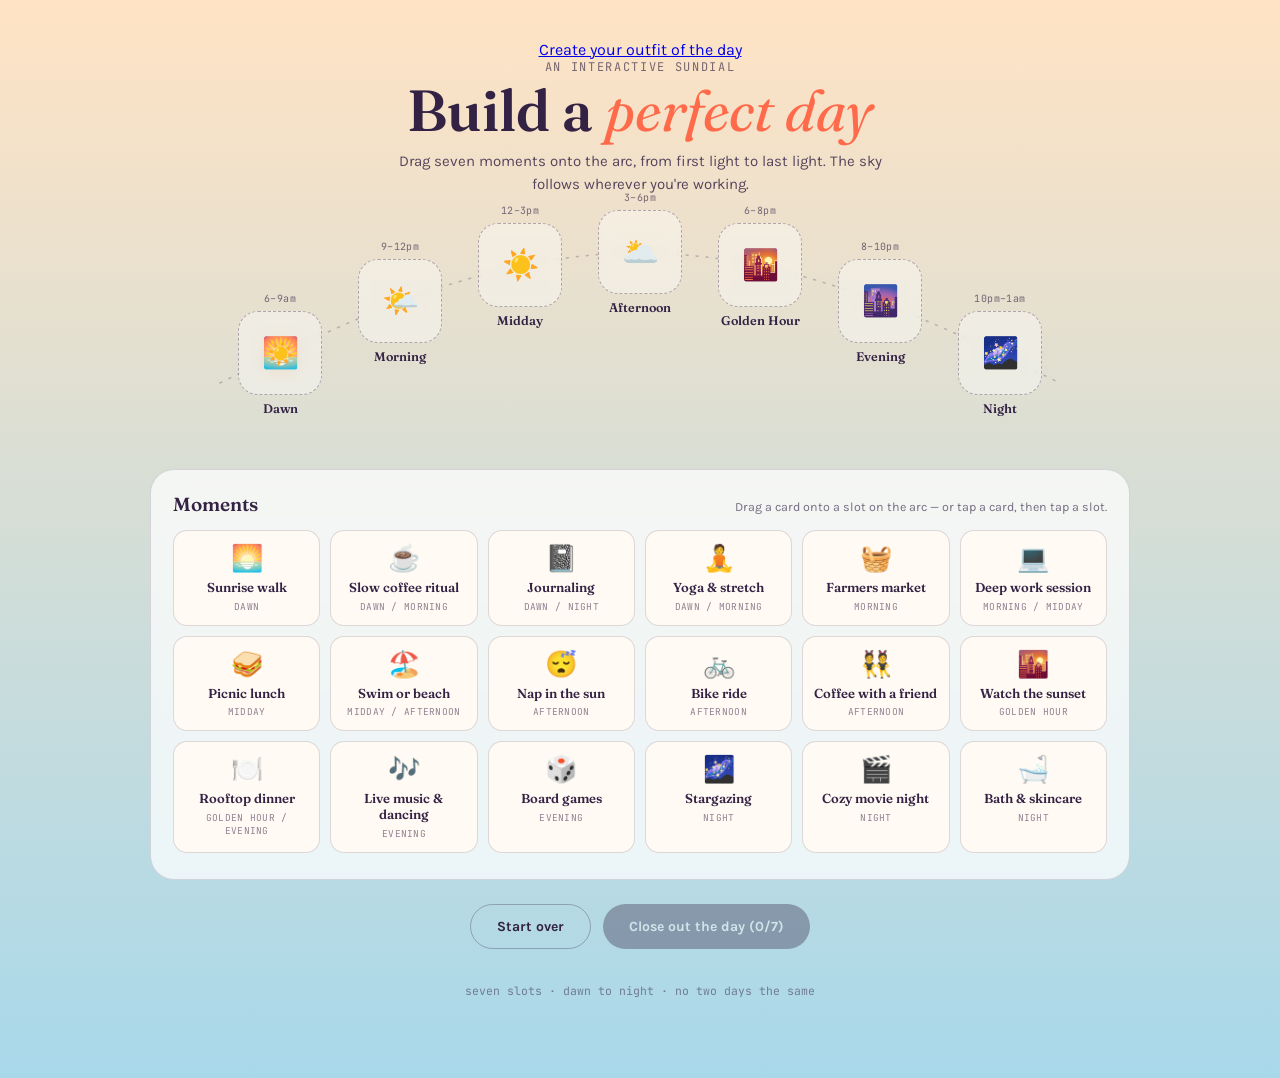
==== index.html @ 6c20396c "Add outfit selector subfolder" ====
<!doctype html>
<html lang="en">
  <head>
    <meta charset="UTF-8" />
    <meta name="viewport" content="width=device-width, initial-scale=1.0" />
    <title>Perfect Day — build one, hour by hour</title>
    <link rel="preconnect" href="https://fonts.googleapis.com" />
    <link rel="preconnect" href="https://fonts.gstatic.com" crossorigin />
    <link
      href="https://fonts.googleapis.com/css2?family=Fraunces:ital,opsz,wght@0,9..144,400;0,9..144,600;1,9..144,500&family=Karla:wght@400;500;700&family=JetBrains+Mono:wght@400;500&display=swap"
      rel="stylesheet"
    />
    <a href="https://fanciful-mochi-226e46.netlify.app/" target="_blank"
      >Create your outfit of the day</a
    >

    <style>
      :root {
        --ink: #332244;
        --paper: rgba(255, 255, 255, 0.72);
        --paper-solid: #fffaf3;
        --accent: #ff6b4a;
        --line: rgba(51, 34, 68, 0.16);

        /* sky stops — updated live via JS */
        --sky-a: #ffd9b3;
        --sky-b: #a8d8ea;
      }

      * {
        box-sizing: border-box;
      }

      html,
      body {
        margin: 0;
        min-height: 100vh;
        font-family: "Karla", sans-serif;
        color: var(--ink);
      }

      body {
        background: linear-gradient(180deg, var(--sky-a) 0%, var(--sky-b) 100%);
        transition: background 1100ms cubic-bezier(0.22, 0.61, 0.36, 1);
        min-height: 100vh;
        display: flex;
        flex-direction: column;
        align-items: center;
        padding: 40px 20px 80px;
        overflow-x: hidden;
      }

      .wrap {
        width: 100%;
        max-width: 980px;
      }

      header {
        text-align: center;
        margin-bottom: 8px;
      }

      .eyebrow {
        font-family: "JetBrains Mono", monospace;
        font-size: 12px;
        letter-spacing: 0.14em;
        text-transform: uppercase;
        opacity: 0.65;
      }

      h1 {
        font-family: "Fraunces", serif;
        font-weight: 600;
        font-size: clamp(34px, 6vw, 58px);
        margin: 6px 0 10px;
        line-height: 1.02;
      }

      h1 em {
        font-style: italic;
        font-weight: 400;
        color: var(--accent);
      }

      .sub {
        font-size: 15px;
        max-width: 520px;
        margin: 0 auto 6px;
        opacity: 0.82;
        line-height: 1.5;
      }

      /* ---------- THE ARC ---------- */
      .arc-region {
        position: relative;
        width: 100%;
        height: 230px;
        margin: 18px 0 6px;
      }

      svg.arc-path {
        position: absolute;
        inset: 0;
        width: 100%;
        height: 100%;
      }

      .sun-token {
        position: absolute;
        width: 34px;
        height: 34px;
        transform: translate(-50%, -50%);
        font-size: 22px;
        display: flex;
        align-items: center;
        justify-content: center;
        filter: drop-shadow(0 4px 10px rgba(255, 140, 80, 0.55));
        transition:
          left 500ms cubic-bezier(0.22, 0.61, 0.36, 1),
          top 500ms cubic-bezier(0.22, 0.61, 0.36, 1);
        pointer-events: none;
        z-index: 5;
      }

      .slot {
        position: absolute;
        width: 104px;
        transform: translate(-50%, -50%);
        display: flex;
        flex-direction: column;
        align-items: center;
        gap: 6px;
      }

      .slot .slot-time {
        font-family: "JetBrains Mono", monospace;
        font-size: 10px;
        letter-spacing: 0.04em;
        opacity: 0.65;
      }

      .slot-drop {
        width: 84px;
        height: 84px;
        border-radius: 20px;
        border: 1.5px dashed rgba(51, 34, 68, 0.35);
        background: rgba(255, 255, 255, 0.4);
        backdrop-filter: blur(6px);
        display: flex;
        align-items: center;
        justify-content: center;
        font-size: 30px;
        cursor: pointer;
        transition:
          transform 160ms ease,
          border-color 160ms ease,
          background 160ms ease,
          box-shadow 160ms ease;
        position: relative;
      }

      .slot-drop:hover,
      .slot-drop.hovering {
        transform: scale(1.06);
        border-color: var(--accent);
        background: rgba(255, 255, 255, 0.65);
      }

      .slot-drop.filled {
        border-style: solid;
        border-color: rgba(51, 34, 68, 0.22);
        background: var(--paper-solid);
        box-shadow: 0 10px 24px -12px rgba(51, 34, 68, 0.4);
      }

      .slot-drop.filled.pop {
        animation: pop 320ms ease;
      }
      @keyframes pop {
        0% {
          transform: scale(0.7);
        }
        60% {
          transform: scale(1.12);
        }
        100% {
          transform: scale(1);
        }
      }

      .slot-drop .clear-x {
        position: absolute;
        top: -6px;
        right: -6px;
        width: 20px;
        height: 20px;
        border-radius: 50%;
        background: var(--ink);
        color: #fff;
        font-size: 12px;
        line-height: 20px;
        text-align: center;
        cursor: pointer;
        opacity: 0;
        transform: scale(0.6);
        transition:
          opacity 140ms ease,
          transform 140ms ease;
      }
      .slot-drop.filled:hover .clear-x {
        opacity: 1;
        transform: scale(1);
      }

      .slot-label {
        font-family: "Fraunces", serif;
        font-size: 12.5px;
        font-weight: 600;
        text-align: center;
      }

      /* ---------- DECK ---------- */

      .deck-panel {
        margin-top: 26px;
        background: var(--paper);
        backdrop-filter: blur(10px);
        border: 1px solid var(--line);
        border-radius: 24px;
        padding: 22px 22px 26px;
      }

      .deck-head {
        display: flex;
        align-items: baseline;
        justify-content: space-between;
        margin-bottom: 14px;
        flex-wrap: wrap;
        gap: 8px;
      }

      .deck-head h2 {
        font-family: "Fraunces", serif;
        font-size: 19px;
        font-weight: 600;
        margin: 0;
      }

      .deck-hint {
        font-size: 12.5px;
        opacity: 0.65;
      }

      .deck-grid {
        display: grid;
        grid-template-columns: repeat(auto-fill, minmax(128px, 1fr));
        gap: 10px;
      }

      .card {
        background: var(--paper-solid);
        border: 1px solid var(--line);
        border-radius: 14px;
        padding: 12px 10px;
        text-align: center;
        cursor: grab;
        user-select: none;
        transition:
          transform 140ms ease,
          box-shadow 140ms ease,
          opacity 140ms ease;
        position: relative;
      }

      .card:hover {
        transform: translateY(-3px);
        box-shadow: 0 10px 20px -10px rgba(51, 34, 68, 0.35);
      }

      .card.used {
        opacity: 0.28;
        cursor: not-allowed;
        pointer-events: none;
      }

      .card.selected {
        outline: 2px solid var(--accent);
        outline-offset: 2px;
      }

      .card .emoji {
        font-size: 26px;
        display: block;
        margin-bottom: 6px;
      }
      .card .name {
        font-family: "Fraunces", serif;
        font-weight: 600;
        font-size: 13px;
        line-height: 1.2;
      }
      .card .ideal {
        font-family: "JetBrains Mono", monospace;
        font-size: 9.5px;
        opacity: 0.55;
        margin-top: 4px;
        text-transform: uppercase;
        letter-spacing: 0.03em;
      }

      /* ---------- CONTROLS ---------- */
      .controls {
        display: flex;
        justify-content: center;
        gap: 12px;
        margin-top: 24px;
        flex-wrap: wrap;
      }

      button {
        font-family: "Karla", sans-serif;
        font-weight: 700;
        font-size: 14px;
        border-radius: 999px;
        padding: 13px 26px;
        border: none;
        cursor: pointer;
        transition:
          transform 140ms ease,
          box-shadow 140ms ease,
          opacity 140ms ease;
      }
      button:active {
        transform: scale(0.96);
      }

      .btn-primary {
        background: var(--ink);
        color: #fffaf3;
      }
      .btn-primary:disabled {
        opacity: 0.35;
        cursor: not-allowed;
      }
      .btn-primary:not(:disabled):hover {
        box-shadow: 0 10px 22px -8px rgba(51, 34, 68, 0.55);
      }

      .btn-ghost {
        background: transparent;
        color: var(--ink);
        border: 1.5px solid rgba(51, 34, 68, 0.3);
      }
      .btn-ghost:hover {
        background: rgba(255, 255, 255, 0.5);
      }

      /* ---------- RESULT MODAL ---------- */
      .veil {
        position: fixed;
        inset: 0;
        background: rgba(30, 20, 40, 0.45);
        backdrop-filter: blur(4px);
        display: flex;
        align-items: center;
        justify-content: center;
        padding: 20px;
        z-index: 50;
        opacity: 0;
        pointer-events: none;
        transition: opacity 260ms ease;
      }
      .veil.show {
        opacity: 1;
        pointer-events: auto;
      }

      .result-card {
        width: 100%;
        max-width: 520px;
        background: var(--paper-solid);
        border-radius: 26px;
        padding: 34px 30px 28px;
        text-align: center;
        transform: translateY(16px) scale(0.97);
        transition: transform 320ms cubic-bezier(0.22, 0.61, 0.36, 1);
        max-height: 88vh;
        overflow-y: auto;
      }
      .veil.show .result-card {
        transform: translateY(0) scale(1);
      }

      .result-strip {
        display: flex;
        height: 34px;
        border-radius: 10px;
        overflow: hidden;
        margin-bottom: 18px;
        box-shadow: inset 0 0 0 1px rgba(51, 34, 68, 0.15);
      }
      .result-strip div {
        flex: 1;
      }

      .result-card .eyebrow {
        opacity: 0.5;
      }

      .result-card h2 {
        font-family: "Fraunces", serif;
        font-style: italic;
        font-weight: 500;
        font-size: 28px;
        margin: 6px 0 4px;
      }

      .score-line {
        font-family: "JetBrains Mono", monospace;
        font-size: 13px;
        opacity: 0.7;
        margin-bottom: 18px;
      }
      .score-line b {
        color: var(--accent);
        font-size: 15px;
      }

      .meter-row {
        display: flex;
        flex-direction: column;
        gap: 10px;
        text-align: left;
        margin: 0 auto 22px;
        max-width: 360px;
      }

      .meter {
        display: grid;
        grid-template-columns: 62px 1fr 30px;
        align-items: center;
        gap: 10px;
        font-size: 12px;
      }

      .meter .track {
        height: 8px;
        border-radius: 999px;
        background: rgba(51, 34, 68, 0.1);
        overflow: hidden;
      }
      .meter .fill {
        height: 100%;
        border-radius: 999px;
        background: var(--accent);
        width: 0%;
        transition: width 700ms cubic-bezier(0.22, 0.61, 0.36, 1);
      }

      .recap {
        text-align: left;
        font-size: 13px;
        line-height: 1.9;
        border-top: 1px solid var(--line);
        padding-top: 14px;
        margin-bottom: 20px;
      }
      .recap b {
        font-family: "JetBrains Mono", monospace;
        font-weight: 500;
        font-size: 11px;
        opacity: 0.55;
        display: inline-block;
        width: 72px;
      }

      .result-actions {
        display: flex;
        gap: 10px;
        justify-content: center;
        flex-wrap: wrap;
      }

      footer {
        margin-top: 34px;
        font-size: 11.5px;
        opacity: 0.5;
        text-align: center;
        font-family: "JetBrains Mono", monospace;
      }

      @media (max-width: 640px) {
        .arc-region {
          height: auto;
        }
        svg.arc-path {
          display: none;
        }
        .sun-token {
          display: none;
        }
        .slot {
          position: static;
          transform: none;
          width: 100%;
          flex-direction: row;
          justify-content: flex-start;
          gap: 14px;
          padding: 8px 4px;
        }
        .slot-drop {
          width: 58px;
          height: 58px;
          font-size: 22px;
          flex-shrink: 0;
        }
        .slot-label {
          text-align: left;
        }
        .slot .slot-time {
          order: -1;
        }
      }

      @media (prefers-reduced-motion: reduce) {
        * {
          transition-duration: 0.01ms !important;
          animation-duration: 0.01ms !important;
        }
      }

      :focus-visible {
        outline: 2.5px solid var(--accent);
        outline-offset: 2px;
      }
    </style>
  </head>
  <body>
    <div class="wrap">
      <header>
        <div class="eyebrow">an interactive sundial</div>
        <h1>Build a <em>perfect day</em></h1>
        <p class="sub">
          Drag seven moments onto the arc, from first light to last light. The
          sky follows wherever you're working.
        </p>
      </header>

      <div class="arc-region" id="arcRegion">
        <svg class="arc-path" viewBox="0 0 980 230" preserveAspectRatio="none">
          <path
            id="arcLine"
            d=""
            fill="none"
            stroke="rgba(51,34,68,0.25)"
            stroke-width="1.5"
            stroke-dasharray="2 8"
            stroke-linecap="round"
          />
        </svg>
        <div class="sun-token" id="sunToken">☀️</div>
        <!-- slots injected here -->
      </div>

      <div class="deck-panel">
        <div class="deck-head">
          <h2>Moments</h2>
          <span class="deck-hint" id="deckHint"
            >Drag a card onto a slot on the arc — or tap a card, then tap a
            slot.</span
          >
        </div>
        <div class="deck-grid" id="deckGrid"></div>
      </div>

      <div class="controls">
        <button class="btn-ghost" id="resetBtn">Start over</button>
        <button class="btn-primary" id="finishBtn" disabled>
          Close out the day
        </button>
      </div>

      <footer>seven slots · dawn to night · no two days the same</footer>
    </div>

    <div class="veil" id="veil">
      <div class="result-card">
        <div class="result-strip" id="resultStrip"></div>
        <div class="eyebrow">your day, in full</div>
        <h2 id="resultTitle">—</h2>
        <div class="score-line">day score — <b id="resultScore">0</b> pts</div>

        <div class="meter-row" id="meterRow"></div>

        <div class="recap" id="recap"></div>

        <div class="result-actions">
          <button class="btn-ghost" id="copyBtn">Copy summary</button>
          <button class="btn-primary" id="againBtn">Build another</button>
        </div>
      </div>
    </div>

    <script>
      (function () {
        // ---------------- DATA ----------------

        const SLOTS = [
          {
            id: "dawn",
            label: "Dawn",
            time: "6–9am",
            sky: ["#FFE3C4", "#FFB6A3"],
            icon: "🌅",
          },
          {
            id: "morning",
            label: "Morning",
            time: "9–12pm",
            sky: ["#FFE8B8", "#A8D8EA"],
            icon: "🌤️",
          },
          {
            id: "midday",
            label: "Midday",
            time: "12–3pm",
            sky: ["#8FD0F0", "#EAF6FF"],
            icon: "☀️",
          },
          {
            id: "afternoon",
            label: "Afternoon",
            time: "3–6pm",
            sky: ["#A8D8EA", "#FFD59A"],
            icon: "🌥️",
          },
          {
            id: "golden",
            label: "Golden Hour",
            time: "6–8pm",
            sky: ["#FF9A56", "#FF6B9D"],
            icon: "🌇",
          },
          {
            id: "evening",
            label: "Evening",
            time: "8–10pm",
            sky: ["#9D6B9D", "#3E2C63"],
            icon: "🌆",
          },
          {
            id: "night",
            label: "Night",
            time: "10pm–1am",
            sky: ["#241542", "#0F0A24"],
            icon: "🌌",
          },
        ];

        // tags: energy, calm, joy, social  (0-2 each)
        const ACTIVITIES = [
          {
            id: "a1",
            name: "Sunrise walk",
            emoji: "🌅",
            ideal: ["dawn"],
            tags: { energy: 1, calm: 2, joy: 1, social: 0 },
          },
          {
            id: "a2",
            name: "Slow coffee ritual",
            emoji: "☕",
            ideal: ["dawn", "morning"],
            tags: { energy: 2, calm: 1, joy: 0, social: 0 },
          },
          {
            id: "a3",
            name: "Journaling",
            emoji: "📓",
            ideal: ["dawn", "night"],
            tags: { energy: 0, calm: 2, joy: 1, social: 0 },
          },
          {
            id: "a4",
            name: "Yoga & stretch",
            emoji: "🧘",
            ideal: ["dawn", "morning"],
            tags: { energy: 1, calm: 2, joy: 0, social: 0 },
          },
          {
            id: "a5",
            name: "Farmers market",
            emoji: "🧺",
            ideal: ["morning"],
            tags: { energy: 1, calm: 0, joy: 2, social: 2 },
          },
          {
            id: "a6",
            name: "Deep work session",
            emoji: "💻",
            ideal: ["morning", "midday"],
            tags: { energy: 1, calm: 0, joy: 1, social: 0 },
          },
          {
            id: "a7",
            name: "Picnic lunch",
            emoji: "🥪",
            ideal: ["midday"],
            tags: { energy: 0, calm: 1, joy: 2, social: 1 },
          },
          {
            id: "a8",
            name: "Swim or beach",
            emoji: "🏖️",
            ideal: ["midday", "afternoon"],
            tags: { energy: 2, calm: 1, joy: 2, social: 0 },
          },
          {
            id: "a9",
            name: "Nap in the sun",
            emoji: "😴",
            ideal: ["afternoon"],
            tags: { energy: 0, calm: 2, joy: 1, social: 0 },
          },
          {
            id: "a10",
            name: "Bike ride",
            emoji: "🚲",
            ideal: ["afternoon"],
            tags: { energy: 2, calm: 0, joy: 1, social: 0 },
          },
          {
            id: "a11",
            name: "Coffee with a friend",
            emoji: "👯",
            ideal: ["afternoon"],
            tags: { energy: 0, calm: 1, joy: 1, social: 2 },
          },
          {
            id: "a12",
            name: "Watch the sunset",
            emoji: "🌇",
            ideal: ["golden"],
            tags: { energy: 0, calm: 2, joy: 2, social: 0 },
          },
          {
            id: "a13",
            name: "Rooftop dinner",
            emoji: "🍽️",
            ideal: ["golden", "evening"],
            tags: { energy: 0, calm: 1, joy: 2, social: 2 },
          },
          {
            id: "a14",
            name: "Live music & dancing",
            emoji: "🎶",
            ideal: ["evening"],
            tags: { energy: 2, calm: 0, joy: 2, social: 1 },
          },
          {
            id: "a15",
            name: "Board games",
            emoji: "🎲",
            ideal: ["evening"],
            tags: { energy: 0, calm: 0, joy: 1, social: 2 },
          },
          {
            id: "a16",
            name: "Stargazing",
            emoji: "🌌",
            ideal: ["night"],
            tags: { energy: 0, calm: 2, joy: 1, social: 0 },
          },
          {
            id: "a17",
            name: "Cozy movie night",
            emoji: "🎬",
            ideal: ["night"],
            tags: { energy: 0, calm: 1, joy: 1, social: 0 },
          },
          {
            id: "a18",
            name: "Bath & skincare",
            emoji: "🛁",
            ideal: ["night"],
            tags: { energy: 0, calm: 2, joy: 0, social: 0 },
          },
        ];

        const IDEAL_BONUS = 3;
        const COMBO_BONUS = 1;

        // ---------------- STATE ----------------

        // slotId -> activity object (or null)
        const placement = {};
        SLOTS.forEach((s) => (placement[s.id] = null));

        let selectedCardId = null; // for tap-to-place on mobile / accessibility

        // ---------------- DOM refs ----------------
        const arcRegion = document.getElementById("arcRegion");
        const sunToken = document.getElementById("sunToken");
        const arcLine = document.getElementById("arcLine");
        const deckGrid = document.getElementById("deckGrid");
        const finishBtn = document.getElementById("finishBtn");
        const resetBtn = document.getElementById("resetBtn");
        const deckHint = document.getElementById("deckHint");

        const VIEW_W = 980,
          VIEW_H = 230;

        function arcPoint(t) {
          // t in [0,1] across the arc. Arc dips like a rainbow (sun rises, peaks, sets).
          const x = 70 + t * (VIEW_W - 140);
          const y = 170 - Math.sin(t * Math.PI) * 130;
          return { x, y };
        }

        function buildArcPathD() {
          let d = "";
          for (let i = 0; i <= 40; i++) {
            const t = i / 40;
            const p = arcPoint(t);
            d +=
              (i === 0 ? "M" : "L") +
              p.x.toFixed(1) +
              " " +
              p.y.toFixed(1) +
              " ";
          }
          return d;
        }

        function pctToViewBoxPct(p) {
          return {
            left: (p.x / VIEW_W) * 100 + "%",
            top: (p.y / VIEW_H) * 100 + "%",
          };
        }

        // ---------------- BUILD SLOTS ----------------

        function buildSlots() {
          SLOTS.forEach((slot, i) => {
            const t = (i + 0.5) / SLOTS.length;
            const p = arcPoint(t);
            const pos = pctToViewBoxPct(p);

            const el = document.createElement("div");
            el.className = "slot";
            el.style.left = pos.left;
            el.style.top = pos.top;
            el.dataset.slotId = slot.id;

            el.innerHTML = `
        <div class="slot-time">${slot.time}</div>
        <div class="slot-drop" tabindex="0" role="button"
             aria-label="${slot.label}, ${slot.time}. Empty. Activate to place selected card."
             data-slot="${slot.id}">
          <span class="slot-emoji">${slot.icon}</span>
          <span class="clear-x" title="Remove">✕</span>
        </div>
        <div class="slot-label">${slot.label}</div>
      `;
            arcRegion.appendChild(el);
          });
        }

        // ---------------- BUILD DECK ----------------

        function buildDeck() {
          deckGrid.innerHTML = "";
          ACTIVITIES.forEach((act) => {
            const card = document.createElement("div");
            card.className = "card";
            card.draggable = true;
            card.dataset.actId = act.id;
            card.tabIndex = 0;
            card.setAttribute("role", "button");
            const idealLabel = act.ideal
              .map((id) => SLOTS.find((s) => s.id === id).label)
              .join(" / ");
            card.setAttribute("aria-label", `${act.name}, best ${idealLabel}`);
            card.innerHTML = `
        <span class="emoji">${act.emoji}</span>
        <div class="name">${act.name}</div>
        <div class="ideal">${idealLabel}</div>
      `;
            deckGrid.appendChild(card);
          });
        }

        // ---------------- SKY / SUN sync ----------------

        function setSky(colors, animate = true) {
          document.documentElement.style.setProperty("--sky-a", colors[0]);
          document.documentElement.style.setProperty("--sky-b", colors[1]);
        }

        function moveSunTo(slotIndexFloat) {
          const t = (slotIndexFloat + 0.5) / SLOTS.length;
          const p = arcPoint(t);
          const pos = pctToViewBoxPct(p);
          sunToken.style.left = pos.left;
          sunToken.style.top = pos.top;
        }

        function defaultSky() {
          // blend of dawn->night average, calm neutral resting sky
          setSky(["#FFE3C4", "#A8D8EA"]);
          // rest sun at dawn
          moveSunTo(0);
        }

        // ---------------- INTERACTION ----------------

        function isUsed(actId) {
          return Object.values(placement).some((a) => a && a.id === actId);
        }

        function refreshDeckStates() {
          deckGrid.querySelectorAll(".card").forEach((card) => {
            const used = isUsed(card.dataset.actId);
            card.classList.toggle("used", used);
            card.classList.toggle(
              "selected",
              card.dataset.actId === selectedCardId,
            );
          });
        }

        function refreshFinishButton() {
          const filledCount = Object.values(placement).filter(Boolean).length;
          finishBtn.disabled = filledCount < SLOTS.length;
          finishBtn.textContent =
            filledCount < SLOTS.length
              ? `Close out the day (${filledCount}/${SLOTS.length})`
              : "Close out the day";
        }

        function placeActivity(slotId, actId) {
          const act = ACTIVITIES.find((a) => a.id === actId);
          if (!act) return;
          if (isUsed(actId)) return; // already placed elsewhere

          placement[slotId] = act;
          const dropEl = arcRegion.querySelector(
            `.slot-drop[data-slot="${slotId}"]`,
          );
          dropEl.classList.add("filled");
          dropEl.querySelector(".slot-emoji").textContent = act.emoji;
          dropEl.setAttribute(
            "aria-label",
            `${SLOTS.find((s) => s.id === slotId).label}. Holds ${act.name}. Activate to remove.`,
          );
          dropEl.classList.remove("pop");
          void dropEl.offsetWidth; // reflow to restart animation
          dropEl.classList.add("pop");

          selectedCardId = null;
          refreshDeckStates();
          refreshFinishButton();
        }

        function clearSlot(slotId) {
          placement[slotId] = null;
          const slot = SLOTS.find((s) => s.id === slotId);
          const dropEl = arcRegion.querySelector(
            `.slot-drop[data-slot="${slotId}"]`,
          );
          dropEl.classList.remove("filled");
          dropEl.querySelector(".slot-emoji").textContent = slot.icon;
          dropEl.setAttribute(
            "aria-label",
            `${slot.label}, ${slot.time}. Empty. Activate to place selected card.`,
          );
          refreshDeckStates();
          refreshFinishButton();
        }

        function wireDeckInteractions() {
          deckGrid.addEventListener("dragstart", (e) => {
            const card = e.target.closest(".card");
            if (!card || card.classList.contains("used")) return;
            e.dataTransfer.setData("text/plain", card.dataset.actId);
            e.dataTransfer.effectAllowed = "move";
          });

          deckGrid.addEventListener("click", (e) => {
            const card = e.target.closest(".card");
            if (!card || card.classList.contains("used")) return;
            selectedCardId =
              selectedCardId === card.dataset.actId ? null : card.dataset.actId;
            refreshDeckStates();
            deckHint.textContent = selectedCardId
              ? `Selected "${ACTIVITIES.find((a) => a.id === selectedCardId).name}" — now tap a slot on the arc.`
              : "Drag a card onto a slot on the arc — or tap a card, then tap a slot.";
          });

          deckGrid.addEventListener("keydown", (e) => {
            if (e.key !== "Enter" && e.key !== " ") return;
            const card = e.target.closest(".card");
            if (!card) return;
            e.preventDefault();
            card.click();
          });
        }

        function wireSlotInteractions() {
          arcRegion.addEventListener("dragover", (e) => {
            const drop = e.target.closest(".slot-drop");
            if (!drop) return;
            e.preventDefault();
            drop.classList.add("hovering");
            const slotIndex = SLOTS.findIndex(
              (s) => s.id === drop.dataset.slot,
            );
            previewSky(slotIndex);
          });

          arcRegion.addEventListener("dragleave", (e) => {
            const drop = e.target.closest(".slot-drop");
            if (drop) drop.classList.remove("hovering");
          });

          arcRegion.addEventListener("drop", (e) => {
            const drop = e.target.closest(".slot-drop");
            if (!drop) return;
            e.preventDefault();
            drop.classList.remove("hovering");
            const actId = e.dataTransfer.getData("text/plain");
            if (placement[drop.dataset.slot]) return; // slot occupied
            placeActivity(drop.dataset.slot, actId);
          });

          arcRegion.addEventListener("mouseover", (e) => {
            const drop = e.target.closest(".slot-drop");
            if (!drop) return;
            const slotIndex = SLOTS.findIndex(
              (s) => s.id === drop.dataset.slot,
            );
            previewSky(slotIndex);
          });

          arcRegion.addEventListener("mouseleave", () => defaultSky());

          arcRegion.addEventListener("click", (e) => {
            const clearX = e.target.closest(".clear-x");
            const drop = e.target.closest(".slot-drop");
            if (clearX && drop) {
              e.stopPropagation();
              if (placement[drop.dataset.slot]) clearSlot(drop.dataset.slot);
              return;
            }
            if (!drop) return;
            const slotId = drop.dataset.slot;
            if (placement[slotId]) {
              // tapping a filled slot with nothing selected does nothing extra (use the X)
              return;
            }
            if (selectedCardId) {
              placeActivity(slotId, selectedCardId);
            }
          });

          arcRegion.addEventListener("keydown", (e) => {
            const drop = e.target.closest(".slot-drop");
            if (!drop) return;
            if (e.key === "Enter" || e.key === " ") {
              e.preventDefault();
              drop.click();
            }
            const slotIndex = SLOTS.findIndex(
              (s) => s.id === drop.dataset.slot,
            );
            previewSky(slotIndex);
          });

          arcRegion.addEventListener("focusin", (e) => {
            const drop = e.target.closest(".slot-drop");
            if (!drop) return;
            const slotIndex = SLOTS.findIndex(
              (s) => s.id === drop.dataset.slot,
            );
            previewSky(slotIndex);
          });
          arcRegion.addEventListener("focusout", () => defaultSky());
        }

        function previewSky(slotIndex) {
          if (slotIndex < 0) return;
          setSky(SLOTS[slotIndex].sky);
          moveSunTo(slotIndex);
        }

        // ---------------- SCORING ----------------

        function computeResult() {
          let score = 0;
          const totals = { energy: 0, calm: 0, joy: 0, social: 0 };
          const lines = [];

          SLOTS.forEach((slot, i) => {
            const act = placement[slot.id];
            if (!act) return;
            let pts =
              act.tags.energy + act.tags.calm + act.tags.joy + act.tags.social;
            let idealHit = act.ideal.includes(slot.id);
            if (idealHit) pts += IDEAL_BONUS;

            totals.energy += act.tags.energy;
            totals.calm += act.tags.calm;
            totals.joy += act.tags.joy;
            totals.social += act.tags.social;

            lines.push({ slot, act, idealHit });
            score += pts;
          });

          // adjacency combo: consecutive slots sharing a dominant tag
          for (let i = 0; i < SLOTS.length - 1; i++) {
            const a = placement[SLOTS[i].id],
              b = placement[SLOTS[i + 1].id];
            if (!a || !b) continue;
            const sharedTag = ["energy", "calm", "joy", "social"].find(
              (tag) => a.tags[tag] >= 1 && b.tags[tag] >= 1,
            );
            if (sharedTag) score += COMBO_BONUS;
          }

          return { score, totals, lines };
        }

        function titleFor(totals) {
          const entries = Object.entries(totals).sort((a, b) => b[1] - a[1]);
          const top = entries[0][0];
          const titles = {
            energy: "A Wide-Awake Day",
            calm: "A Deeply Unhurried Day",
            joy: "A Full-Hearted Day",
            social: "A Day Made of Company",
          };
          return titles[top] || "A Perfectly Balanced Day";
        }

        // ---------------- RESULT MODAL ----------------

        const veil = document.getElementById("veil");
        const resultStrip = document.getElementById("resultStrip");
        const resultTitle = document.getElementById("resultTitle");
        const resultScore = document.getElementById("resultScore");
        const meterRow = document.getElementById("meterRow");
        const recap = document.getElementById("recap");

        function showResult() {
          const { score, totals, lines } = computeResult();

          resultStrip.innerHTML = "";
          SLOTS.forEach((s) => {
            const seg = document.createElement("div");
            seg.style.background = `linear-gradient(180deg, ${s.sky[0]}, ${s.sky[1]})`;
            resultStrip.appendChild(seg);
          });

          resultTitle.textContent = titleFor(totals);
          resultScore.textContent = score;

          const maxPossiblePerMeter = SLOTS.length * 2; // rough ceiling for bar scale
          meterRow.innerHTML = "";
          [
            ["Energy", "energy"],
            ["Calm", "calm"],
            ["Joy", "joy"],
            ["Social", "social"],
          ].forEach(([label, key]) => {
            const pct = Math.min(
              100,
              Math.round((totals[key] / maxPossiblePerMeter) * 100),
            );
            const row = document.createElement("div");
            row.className = "meter";
            row.innerHTML = `<span>${label}</span><span class="track"><span class="fill" style="width:0%" data-w="${pct}"></span></span><span>${totals[key]}</span>`;
            meterRow.appendChild(row);
          });

          recap.innerHTML = lines
            .map(
              (l) =>
                `<div><b>${l.slot.time}</b>${l.act.emoji} ${l.act.name}${l.idealHit ? ' <span style="opacity:.55">— perfect timing</span>' : ""}</div>`,
            )
            .join("");

          veil.classList.add("show");
          requestAnimationFrame(() => {
            meterRow.querySelectorAll(".fill").forEach((f) => {
              f.style.width = f.dataset.w + "%";
            });
          });

          window.__lastSummary = buildShareText(score, totals, lines);
        }

        function buildShareText(score, totals, lines) {
          const header = `${titleFor(totals)} — ${score} pts\n`;
          const body = lines
            .map(
              (l) => `${l.slot.time.padEnd(10)} ${l.act.emoji} ${l.act.name}`,
            )
            .join("\n");
          return header + body;
        }

        document
          .getElementById("finishBtn")
          .addEventListener("click", showResult);
        document.getElementById("againBtn").addEventListener("click", () => {
          veil.classList.remove("show");
          fullReset();
        });
        document
          .getElementById("copyBtn")
          .addEventListener("click", async () => {
            const btn = document.getElementById("copyBtn");
            try {
              await navigator.clipboard.writeText(window.__lastSummary || "");
              btn.textContent = "Copied ✓";
            } catch (e) {
              btn.textContent = "Copy failed";
            }
            setTimeout(() => (btn.textContent = "Copy summary"), 1600);
          });

        // ---------------- RESET ----------------

        function fullReset() {
          SLOTS.forEach((s) => {
            placement[s.id] = null;
          });
          arcRegion.querySelectorAll(".slot-drop").forEach((drop) => {
            const slot = SLOTS.find((s) => s.id === drop.dataset.slot);
            drop.classList.remove("filled");
            drop.querySelector(".slot-emoji").textContent = slot.icon;
            drop.setAttribute(
              "aria-label",
              `${slot.label}, ${slot.time}. Empty. Activate to place selected card.`,
            );
          });
          selectedCardId = null;
          refreshDeckStates();
          refreshFinishButton();
          defaultSky();
        }

        resetBtn.addEventListener("click", fullReset);

        // ---------------- INIT ----------------

        arcLine.setAttribute("d", buildArcPathD());
        buildSlots();
        buildDeck();
        wireDeckInteractions();
        wireSlotInteractions();
        defaultSky();
        refreshFinishButton();
      })();
    </script>
  </body>
</html>
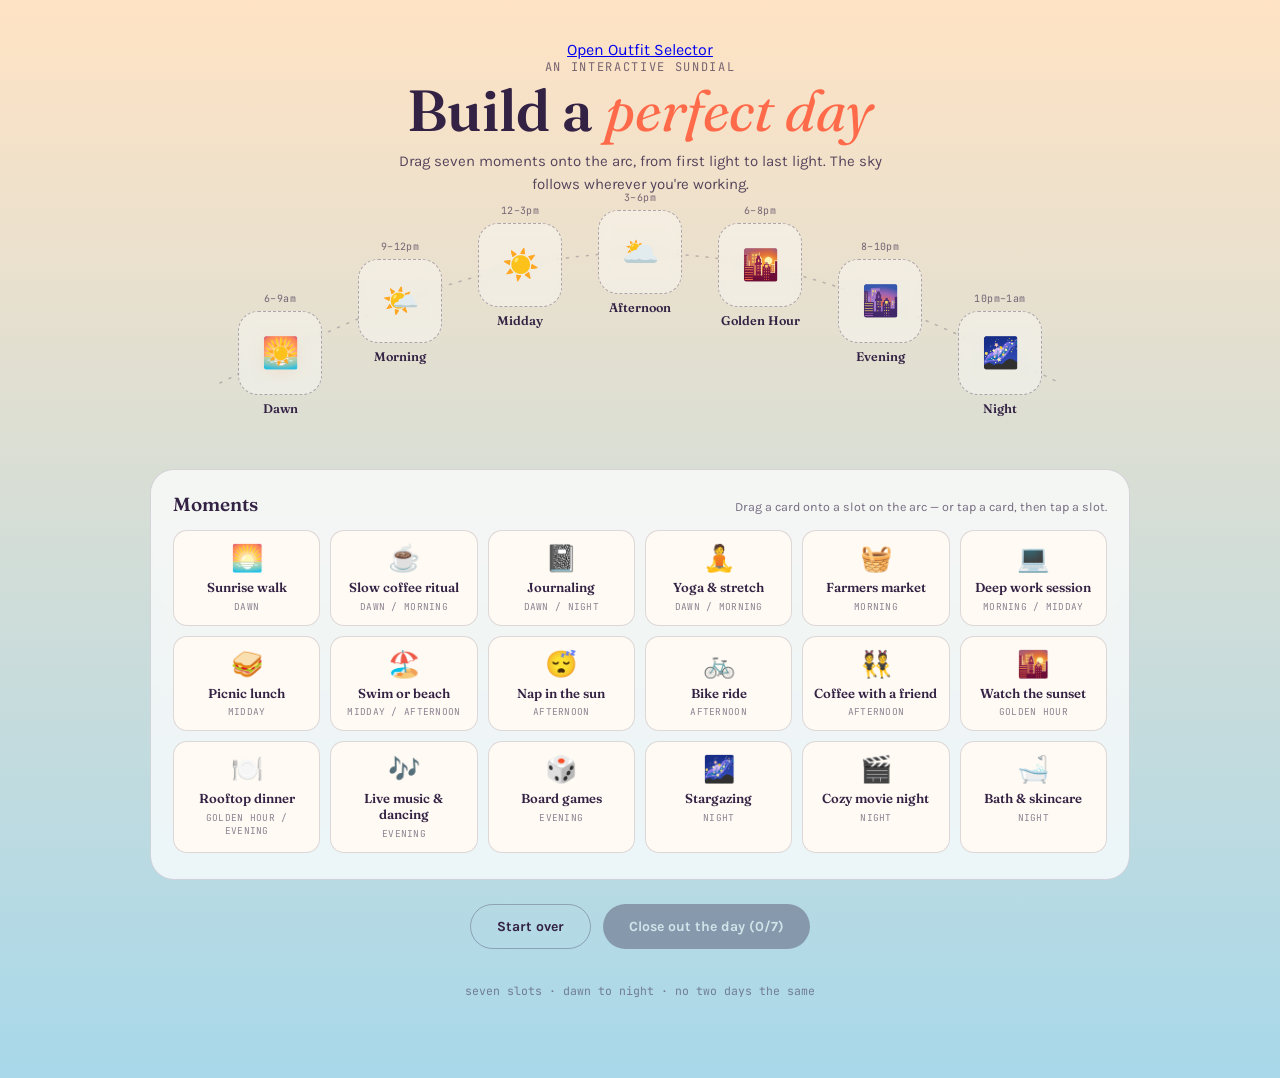
==== commit cd4ff37a: "edit wadrobe website" ====
--- a/index.html
+++ b/index.html
@@ -10,9 +10,7 @@
       href="https://fonts.googleapis.com/css2?family=Fraunces:ital,opsz,wght@0,9..144,400;0,9..144,600;1,9..144,500&family=Karla:wght@400;500;700&family=JetBrains+Mono:wght@400;500&display=swap"
       rel="stylesheet"
     />
-    <a href="https://fanciful-mochi-226e46.netlify.app/" target="_blank"
-      >Create your outfit of the day</a
-    >
+    <a href="./outfit/index.html">Open Outfit Selector</a>
 
     <style>
       :root {
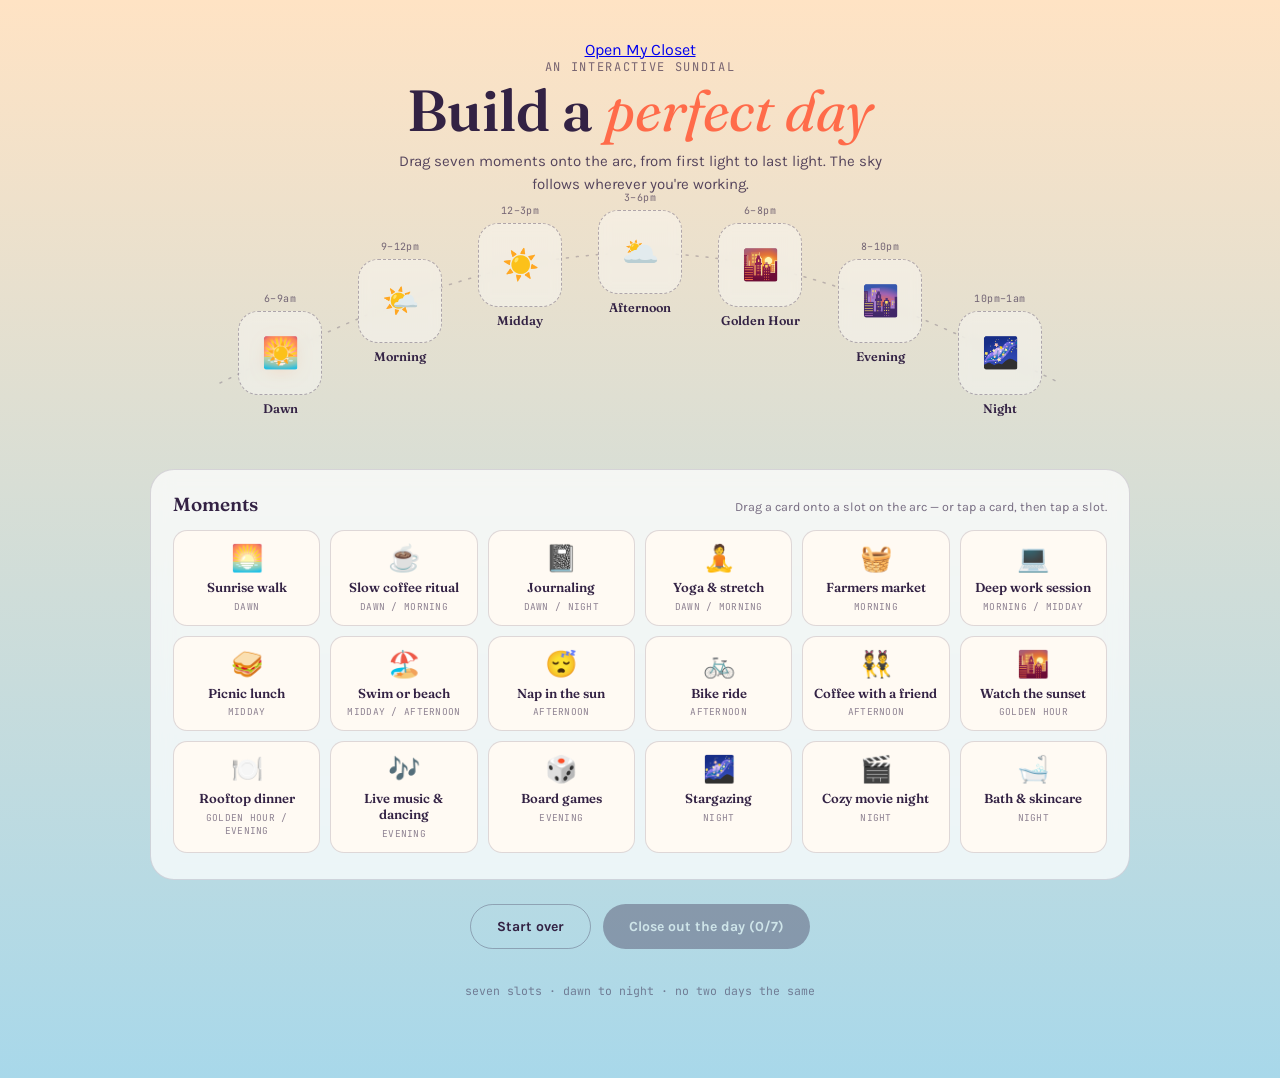
==== commit 006473bc: "saved website" ====
--- a/index.html
+++ b/index.html
@@ -10,7 +10,12 @@
       href="https://fonts.googleapis.com/css2?family=Fraunces:ital,opsz,wght@0,9..144,400;0,9..144,600;1,9..144,500&family=Karla:wght@400;500;700&family=JetBrains+Mono:wght@400;500&display=swap"
       rel="stylesheet"
     />
-    <a href="./outfit/index.html">Open Outfit Selector</a>
+    <a
+      href="https://fanciful-mochi-226e46.netlify.app"
+      target="_blank"
+      rel="noopener noreferrer"
+      >Open My Closet</a
+    >
 
     <style>
       :root {
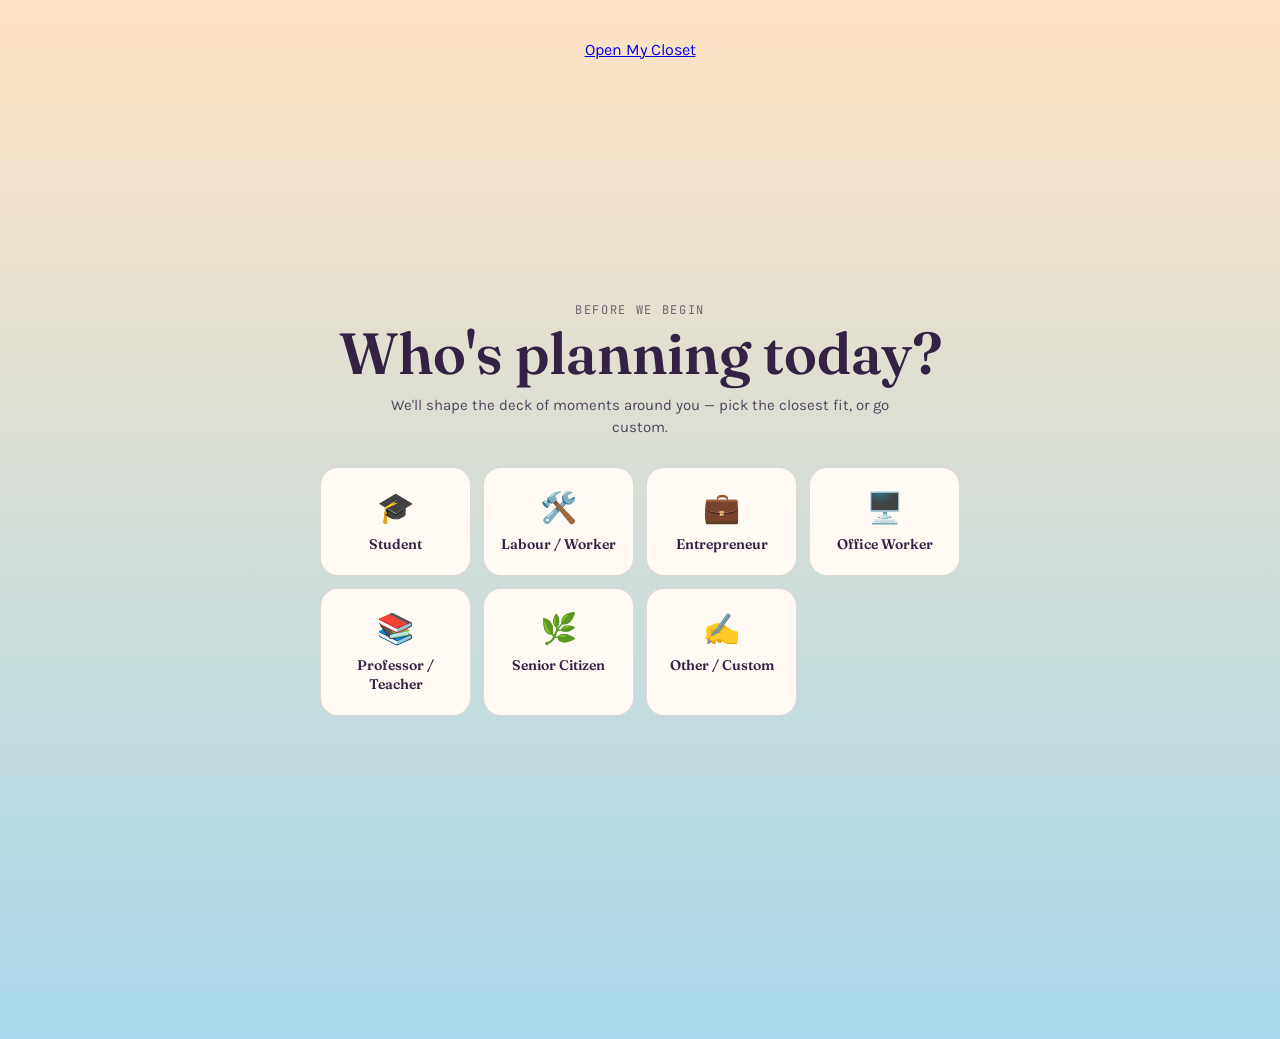
==== commit 82f369b5: "final final" ====
--- a/index.html
+++ b/index.html
@@ -10,13 +10,7 @@
       href="https://fonts.googleapis.com/css2?family=Fraunces:ital,opsz,wght@0,9..144,400;0,9..144,600;1,9..144,500&family=Karla:wght@400;500;700&family=JetBrains+Mono:wght@400;500&display=swap"
       rel="stylesheet"
     />
-    <a
-      href="https://fanciful-mochi-226e46.netlify.app"
-      target="_blank"
-      rel="noopener noreferrer"
-      >Open My Closet</a
-    >
-
+    <a href="https://fanciful-mochi-226e46.netlify.app">Open My Closet</a>
     <style>
       :root {
         --ink: #332244;
@@ -358,6 +352,240 @@
         background: rgba(255, 255, 255, 0.5);
       }
 
+      /* ---------- PAGE 1 : PERSONA PICKER ---------- */
+      .page1 {
+        display: none;
+        min-height: 100vh;
+        width: 100%;
+        align-items: center;
+        justify-content: center;
+        padding: 40px 20px;
+      }
+      .page1.active {
+        display: flex;
+      }
+
+      .page1-inner {
+        width: 100%;
+        max-width: 640px;
+        text-align: center;
+      }
+
+      .persona-grid {
+        display: grid;
+        grid-template-columns: repeat(auto-fit, minmax(150px, 1fr));
+        gap: 12px;
+        margin-top: 28px;
+      }
+
+      .persona-card {
+        background: var(--paper-solid);
+        border: 1px solid var(--line);
+        border-radius: 18px;
+        padding: 22px 12px;
+        cursor: pointer;
+        transition:
+          transform 140ms ease,
+          box-shadow 140ms ease,
+          border-color 140ms ease;
+        font-family: "Karla", sans-serif;
+      }
+      .persona-card:hover {
+        transform: translateY(-3px);
+        box-shadow: 0 12px 22px -12px rgba(51, 34, 68, 0.4);
+      }
+      .persona-card.active {
+        border-color: var(--accent);
+        box-shadow: 0 0 0 2px var(--accent);
+      }
+      .persona-card .p-icon {
+        font-size: 30px;
+        display: block;
+        margin-bottom: 8px;
+      }
+      .persona-card .p-label {
+        font-family: "Fraunces", serif;
+        font-weight: 600;
+        font-size: 14px;
+      }
+
+      .persona-custom {
+        max-width: 420px;
+        margin: 22px auto 0;
+        text-align: left;
+        display: none;
+      }
+      .persona-custom.active {
+        display: block;
+      }
+      .persona-custom label {
+        font-family: "JetBrains Mono", monospace;
+        font-size: 11.5px;
+        opacity: 0.65;
+        display: block;
+        margin-bottom: 6px;
+      }
+      .persona-custom-row {
+        display: flex;
+        gap: 8px;
+      }
+      .persona-custom-row input {
+        flex: 1;
+        border-radius: 999px;
+        border: 1.5px solid rgba(51, 34, 68, 0.3);
+        padding: 11px 16px;
+        font-family: "Karla", sans-serif;
+        font-size: 14px;
+        background: var(--paper-solid);
+        color: var(--ink);
+      }
+      .persona-custom-row input:focus {
+        outline: none;
+        border-color: var(--accent);
+      }
+
+      /* ---------- PAGE 2 : LAYOUT + BUDGET ---------- */
+      .page2 {
+        display: none;
+        width: 100%;
+      }
+      .page2.active {
+        display: flex;
+        justify-content: center;
+      }
+
+      .page2-grid {
+        width: 100%;
+        max-width: 1280px;
+        display: grid;
+        grid-template-columns: minmax(0, 980px) 280px;
+        gap: 26px;
+        align-items: start;
+        justify-content: center;
+      }
+
+      .persona-back {
+        display: inline-block;
+        margin-bottom: 14px;
+        padding: 7px 16px;
+        font-size: 12px;
+      }
+
+      .budget-panel {
+        position: sticky;
+        top: 30px;
+        background: var(--paper);
+        backdrop-filter: blur(10px);
+        border: 1px solid var(--line);
+        border-radius: 24px;
+        padding: 22px 20px 24px;
+      }
+
+      .budget-panel h2 {
+        font-family: "Fraunces", serif;
+        font-size: 18px;
+        font-weight: 600;
+        margin: 0 0 8px;
+      }
+
+      .budget-hint {
+        font-size: 12px;
+        line-height: 1.55;
+        opacity: 0.7;
+        margin: 0 0 16px;
+      }
+
+      .budget-label {
+        font-family: "JetBrains Mono", monospace;
+        font-size: 11px;
+        opacity: 0.65;
+        display: block;
+        margin-bottom: 6px;
+      }
+
+      .budget-input-row {
+        display: flex;
+        align-items: center;
+        border: 1.5px solid rgba(51, 34, 68, 0.3);
+        border-radius: 12px;
+        padding: 6px 12px;
+        margin-bottom: 18px;
+        background: var(--paper-solid);
+      }
+      .budget-input-row:focus-within {
+        border-color: var(--accent);
+      }
+      .budget-prefix {
+        font-family: "JetBrains Mono", monospace;
+        opacity: 0.6;
+        margin-right: 4px;
+      }
+      .budget-input-row input {
+        border: none;
+        outline: none;
+        background: transparent;
+        font-family: "Karla", sans-serif;
+        font-weight: 700;
+        font-size: 16px;
+        color: var(--ink);
+        width: 100%;
+        padding: 6px 0;
+      }
+
+      .budget-list {
+        display: flex;
+        flex-direction: column;
+        gap: 9px;
+        min-height: 40px;
+        margin-bottom: 14px;
+      }
+
+      .budget-empty {
+        font-size: 12px;
+        opacity: 0.55;
+        line-height: 1.5;
+        margin: 0;
+      }
+
+      .budget-row {
+        display: flex;
+        align-items: center;
+        justify-content: space-between;
+        gap: 8px;
+        font-size: 12.5px;
+      }
+      .budget-row .b-name {
+        display: flex;
+        align-items: center;
+        gap: 6px;
+      }
+      .budget-row .b-amt {
+        font-family: "JetBrains Mono", monospace;
+        font-weight: 500;
+      }
+      .budget-row .b-amt.free {
+        opacity: 0.5;
+      }
+
+      .budget-total {
+        border-top: 1px solid var(--line);
+        padding-top: 12px;
+        font-family: "JetBrains Mono", monospace;
+        font-size: 12px;
+        display: flex;
+        justify-content: space-between;
+      }
+
+      @media (max-width: 980px) {
+        .page2-grid {
+          grid-template-columns: 1fr;
+          max-width: 980px;
+        }
+        .budget-panel {
+          position: static;
+        }
+      }
+
       /* ---------- RESULT MODAL ---------- */
       .veil {
         position: fixed;
@@ -539,51 +767,121 @@
     </style>
   </head>
   <body>
-    <div class="wrap">
-      <header>
-        <div class="eyebrow">an interactive sundial</div>
-        <h1>Build a <em>perfect day</em></h1>
+    <div class="page1" id="page1">
+      <div class="page1-inner">
+        <div class="eyebrow">before we begin</div>
+        <h1>Who's planning today?</h1>
         <p class="sub">
-          Drag seven moments onto the arc, from first light to last light. The
-          sky follows wherever you're working.
+          We'll shape the deck of moments around you — pick the closest fit, or
+          go custom.
         </p>
-      </header>
-
-      <div class="arc-region" id="arcRegion">
-        <svg class="arc-path" viewBox="0 0 980 230" preserveAspectRatio="none">
-          <path
-            id="arcLine"
-            d=""
-            fill="none"
-            stroke="rgba(51,34,68,0.25)"
-            stroke-width="1.5"
-            stroke-dasharray="2 8"
-            stroke-linecap="round"
-          />
-        </svg>
-        <div class="sun-token" id="sunToken">☀️</div>
-        <!-- slots injected here -->
+
+        <div class="persona-grid" id="personaGrid"></div>
+
+        <div class="persona-custom" id="personaCustom">
+          <label for="personaCustomInput"
+            >Describe yourself in a few words</label
+          >
+          <div class="persona-custom-row">
+            <input
+              type="text"
+              id="personaCustomInput"
+              placeholder="e.g. new parent, night-shift nurse, traveller…"
+              maxlength="40"
+            />
+            <button class="btn-primary" id="personaCustomGo">Continue</button>
+          </div>
+        </div>
       </div>
-
-      <div class="deck-panel">
-        <div class="deck-head">
-          <h2>Moments</h2>
-          <span class="deck-hint" id="deckHint"
-            >Drag a card onto a slot on the arc — or tap a card, then tap a
-            slot.</span
-          >
+    </div>
+
+    <div class="page2" id="page2">
+      <div class="page2-grid">
+        <div class="wrap">
+          <header>
+            <button
+              class="btn-ghost persona-back"
+              id="personaBack"
+              type="button"
+            >
+              ← change who you are
+            </button>
+            <div class="eyebrow">an interactive sundial</div>
+            <h1>Build a <em>perfect day</em></h1>
+            <p class="sub">
+              Drag seven moments onto the arc, from first light to last light.
+              The sky follows wherever you're working.
+            </p>
+          </header>
+
+          <div class="arc-region" id="arcRegion">
+            <svg
+              class="arc-path"
+              viewBox="0 0 980 230"
+              preserveAspectRatio="none"
+            >
+              <path
+                id="arcLine"
+                d=""
+                fill="none"
+                stroke="rgba(51,34,68,0.25)"
+                stroke-width="1.5"
+                stroke-dasharray="2 8"
+                stroke-linecap="round"
+              />
+            </svg>
+            <div class="sun-token" id="sunToken">☀️</div>
+            <!-- slots injected here -->
+          </div>
+
+          <div class="deck-panel">
+            <div class="deck-head">
+              <h2>Moments</h2>
+              <span class="deck-hint" id="deckHint"
+                >Drag a card onto a slot on the arc — or tap a card, then tap a
+                slot.</span
+              >
+            </div>
+            <div class="deck-grid" id="deckGrid"></div>
+          </div>
+
+          <div class="controls">
+            <button class="btn-ghost" id="resetBtn">Start over</button>
+            <button class="btn-primary" id="finishBtn" disabled>
+              Close out the day
+            </button>
+          </div>
+
+          <footer>seven slots · dawn to night · no two days the same</footer>
         </div>
-        <div class="deck-grid" id="deckGrid"></div>
+
+        <aside class="budget-panel" id="budgetPanel">
+          <h2>Day budget</h2>
+          <p class="budget-hint">
+            Enter what you'd like to spend today. We'll split it across whatever
+            you've placed on the arc, weighted by what each moment typically
+            costs.
+          </p>
+          <label for="budgetInput" class="budget-label">Total budget</label>
+          <div class="budget-input-row">
+            <span class="budget-prefix">$</span>
+            <input
+              type="number"
+              id="budgetInput"
+              min="0"
+              step="1"
+              placeholder="0"
+              inputmode="numeric"
+            />
+          </div>
+          <div class="budget-list" id="budgetList">
+            <p class="budget-empty">
+              Place a moment on the arc to start budgeting.
+            </p>
+          </div>
+          <div class="budget-total" id="budgetTotal"></div>
+        </aside>
       </div>
-
-      <div class="controls">
-        <button class="btn-ghost" id="resetBtn">Start over</button>
-        <button class="btn-primary" id="finishBtn" disabled>
-          Close out the day
-        </button>
-      </div>
-
-      <footer>seven slots · dawn to night · no two days the same</footer>
     </div>
 
     <div class="veil" id="veil">
@@ -661,6 +959,8 @@
         ];
 
         // tags: energy, calm, joy, social  (0-2 each)
+        // personas: who this moment tends to suit ("other" persona always sees everything)
+        // cost: typical $ cost for one person to do this (0 = free) — used by the budget panel
         const ACTIVITIES = [
           {
             id: "a1",
@@ -668,6 +968,15 @@
             emoji: "🌅",
             ideal: ["dawn"],
             tags: { energy: 1, calm: 2, joy: 1, social: 0 },
+            cost: 0,
+            personas: [
+              "student",
+              "labour",
+              "entrepreneur",
+              "office",
+              "professor",
+              "senior",
+            ],
           },
           {
             id: "a2",
@@ -675,6 +984,15 @@
             emoji: "☕",
             ideal: ["dawn", "morning"],
             tags: { energy: 2, calm: 1, joy: 0, social: 0 },
+            cost: 6,
+            personas: [
+              "student",
+              "labour",
+              "entrepreneur",
+              "office",
+              "professor",
+              "senior",
+            ],
           },
           {
             id: "a3",
@@ -682,6 +1000,8 @@
             emoji: "📓",
             ideal: ["dawn", "night"],
             tags: { energy: 0, calm: 2, joy: 1, social: 0 },
+            cost: 0,
+            personas: ["student", "entrepreneur", "professor", "senior"],
           },
           {
             id: "a4",
@@ -689,6 +1009,8 @@
             emoji: "🧘",
             ideal: ["dawn", "morning"],
             tags: { energy: 1, calm: 2, joy: 0, social: 0 },
+            cost: 0,
+            personas: ["student", "office", "senior"],
           },
           {
             id: "a5",
@@ -696,6 +1018,14 @@
             emoji: "🧺",
             ideal: ["morning"],
             tags: { energy: 1, calm: 0, joy: 2, social: 2 },
+            cost: 20,
+            personas: [
+              "student",
+              "labour",
+              "entrepreneur",
+              "professor",
+              "senior",
+            ],
           },
           {
             id: "a6",
@@ -703,6 +1033,8 @@
             emoji: "💻",
             ideal: ["morning", "midday"],
             tags: { energy: 1, calm: 0, joy: 1, social: 0 },
+            cost: 0,
+            personas: ["student", "entrepreneur", "office", "professor"],
           },
           {
             id: "a7",
@@ -710,6 +1042,15 @@
             emoji: "🥪",
             ideal: ["midday"],
             tags: { energy: 0, calm: 1, joy: 2, social: 1 },
+            cost: 15,
+            personas: [
+              "student",
+              "labour",
+              "entrepreneur",
+              "office",
+              "professor",
+              "senior",
+            ],
           },
           {
             id: "a8",
@@ -717,6 +1058,8 @@
             emoji: "🏖️",
             ideal: ["midday", "afternoon"],
             tags: { energy: 2, calm: 1, joy: 2, social: 0 },
+            cost: 10,
+            personas: ["student", "labour", "entrepreneur", "senior"],
           },
           {
             id: "a9",
@@ -724,6 +1067,8 @@
             emoji: "😴",
             ideal: ["afternoon"],
             tags: { energy: 0, calm: 2, joy: 1, social: 0 },
+            cost: 0,
+            personas: ["student", "labour", "senior"],
           },
           {
             id: "a10",
@@ -731,6 +1076,8 @@
             emoji: "🚲",
             ideal: ["afternoon"],
             tags: { energy: 2, calm: 0, joy: 1, social: 0 },
+            cost: 5,
+            personas: ["student", "labour", "office"],
           },
           {
             id: "a11",
@@ -738,6 +1085,14 @@
             emoji: "👯",
             ideal: ["afternoon"],
             tags: { energy: 0, calm: 1, joy: 1, social: 2 },
+            cost: 12,
+            personas: [
+              "student",
+              "entrepreneur",
+              "office",
+              "professor",
+              "senior",
+            ],
           },
           {
             id: "a12",
@@ -745,6 +1100,15 @@
             emoji: "🌇",
             ideal: ["golden"],
             tags: { energy: 0, calm: 2, joy: 2, social: 0 },
+            cost: 0,
+            personas: [
+              "student",
+              "labour",
+              "entrepreneur",
+              "office",
+              "professor",
+              "senior",
+            ],
           },
           {
             id: "a13",
@@ -752,6 +1116,8 @@
             emoji: "🍽️",
             ideal: ["golden", "evening"],
             tags: { energy: 0, calm: 1, joy: 2, social: 2 },
+            cost: 60,
+            personas: ["entrepreneur", "office"],
           },
           {
             id: "a14",
@@ -759,6 +1125,8 @@
             emoji: "🎶",
             ideal: ["evening"],
             tags: { energy: 2, calm: 0, joy: 2, social: 1 },
+            cost: 35,
+            personas: ["student", "entrepreneur"],
           },
           {
             id: "a15",
@@ -766,6 +1134,8 @@
             emoji: "🎲",
             ideal: ["evening"],
             tags: { energy: 0, calm: 0, joy: 1, social: 2 },
+            cost: 10,
+            personas: ["student", "labour", "professor", "senior"],
           },
           {
             id: "a16",
@@ -773,6 +1143,15 @@
             emoji: "🌌",
             ideal: ["night"],
             tags: { energy: 0, calm: 2, joy: 1, social: 0 },
+            cost: 0,
+            personas: [
+              "student",
+              "labour",
+              "entrepreneur",
+              "office",
+              "professor",
+              "senior",
+            ],
           },
           {
             id: "a17",
@@ -780,6 +1159,8 @@
             emoji: "🎬",
             ideal: ["night"],
             tags: { energy: 0, calm: 1, joy: 1, social: 0 },
+            cost: 15,
+            personas: ["student", "labour", "office", "senior"],
           },
           {
             id: "a18",
@@ -787,11 +1168,25 @@
             emoji: "🛁",
             ideal: ["night"],
             tags: { energy: 0, calm: 2, joy: 0, social: 0 },
+            cost: 20,
+            personas: ["labour", "office", "senior"],
           },
         ];
 
         const IDEAL_BONUS = 3;
         const COMBO_BONUS = 1;
+
+        const PERSONAS = [
+          { id: "student", label: "Student", icon: "🎓" },
+          { id: "labour", label: "Labour / Worker", icon: "🛠️" },
+          { id: "entrepreneur", label: "Entrepreneur", icon: "💼" },
+          { id: "office", label: "Office Worker", icon: "🖥️" },
+          { id: "professor", label: "Professor / Teacher", icon: "📚" },
+          { id: "senior", label: "Senior Citizen", icon: "🌿" },
+          { id: "other", label: "Other / Custom", icon: "✍️" },
+        ];
+
+        let currentPersona = null; // set on page 1
 
         // ---------------- STATE ----------------
 
@@ -809,6 +1204,19 @@
         const finishBtn = document.getElementById("finishBtn");
         const resetBtn = document.getElementById("resetBtn");
         const deckHint = document.getElementById("deckHint");
+
+        const page1 = document.getElementById("page1");
+        const page2 = document.getElementById("page2");
+        const personaGrid = document.getElementById("personaGrid");
+        const personaCustom = document.getElementById("personaCustom");
+        const personaCustomInput =
+          document.getElementById("personaCustomInput");
+        const personaCustomGo = document.getElementById("personaCustomGo");
+        const personaBack = document.getElementById("personaBack");
+
+        const budgetInput = document.getElementById("budgetInput");
+        const budgetList = document.getElementById("budgetList");
+        const budgetTotal = document.getElementById("budgetTotal");
 
         const VIEW_W = 980,
           VIEW_H = 230;
@@ -872,9 +1280,15 @@
 
         // ---------------- BUILD DECK ----------------
 
+        function activitiesForPersona(personaId) {
+          if (!personaId || personaId === "other") return ACTIVITIES;
+          return ACTIVITIES.filter((a) => a.personas.includes(personaId));
+        }
+
         function buildDeck() {
           deckGrid.innerHTML = "";
-          ACTIVITIES.forEach((act) => {
+          const list = activitiesForPersona(currentPersona);
+          list.forEach((act) => {
             const card = document.createElement("div");
             card.className = "card";
             card.draggable = true;
@@ -894,6 +1308,67 @@
           });
         }
 
+        // ---------------- PAGE 1: PERSONA PICKER ----------------
+
+        function buildPersonaGrid() {
+          personaGrid.innerHTML = "";
+          PERSONAS.forEach((p) => {
+            const card = document.createElement("div");
+            card.className = "persona-card";
+            card.dataset.persona = p.id;
+            card.tabIndex = 0;
+            card.setAttribute("role", "button");
+            card.innerHTML = `<span class="p-icon">${p.icon}</span><span class="p-label">${p.label}</span>`;
+            personaGrid.appendChild(card);
+          });
+        }
+
+        function wirePersonaPage() {
+          personaGrid.addEventListener("click", (e) => {
+            const card = e.target.closest(".persona-card");
+            if (!card) return;
+            const id = card.dataset.persona;
+            personaGrid
+              .querySelectorAll(".persona-card")
+              .forEach((c) => c.classList.toggle("active", c === card));
+            if (id === "other") {
+              personaCustom.classList.add("active");
+              personaCustomInput.focus();
+              return;
+            }
+            personaCustom.classList.remove("active");
+            choosePersona(id);
+          });
+
+          personaGrid.addEventListener("keydown", (e) => {
+            if (e.key !== "Enter" && e.key !== " ") return;
+            const card = e.target.closest(".persona-card");
+            if (!card) return;
+            e.preventDefault();
+            card.click();
+          });
+
+          personaCustomGo.addEventListener("click", () =>
+            choosePersona("other"),
+          );
+          personaCustomInput.addEventListener("keydown", (e) => {
+            if (e.key === "Enter") choosePersona("other");
+          });
+
+          personaBack.addEventListener("click", () => {
+            page2.classList.remove("active");
+            page1.classList.add("active");
+          });
+        }
+
+        function choosePersona(id) {
+          currentPersona = id;
+          buildDeck();
+          fullReset();
+          page1.classList.remove("active");
+          page2.classList.add("active");
+        }
+
         // ---------------- SKY / SUN sync ----------------
 
         function setSky(colors, animate = true) {
@@ -964,6 +1439,7 @@
           selectedCardId = null;
           refreshDeckStates();
           refreshFinishButton();
+          renderBudgetSidebar();
         }
 
         function clearSlot(slotId) {
@@ -980,6 +1456,7 @@
           );
           refreshDeckStates();
           refreshFinishButton();
+          renderBudgetSidebar();
         }
 
         function wireDeckInteractions() {
@@ -1097,6 +1574,75 @@
           moveSunTo(slotIndex);
         }
 
+        // ---------------- BUDGET ----------------
+
+        function computeBudgetAllocations(totalBudget) {
+          const filled = SLOTS.map((s) => ({
+            slot: s,
+            act: placement[s.id],
+          })).filter((x) => x.act);
+          const allocations = {}; // slotId -> amount
+          if (filled.length === 0 || !totalBudget || totalBudget <= 0)
+            return allocations;
+
+          const costSum = filled.reduce((sum, x) => sum + x.act.cost, 0);
+
+          if (costSum === 0) {
+            // everything picked is free — hand each moment an even, flexible share
+            const even = totalBudget / filled.length;
+            filled.forEach((x) => (allocations[x.slot.id] = even));
+            return allocations;
+          }
+
+          filled.forEach((x) => {
+            allocations[x.slot.id] = totalBudget * (x.act.cost / costSum);
+          });
+          return allocations;
+        }
+
+        function renderBudgetSidebar() {
+          const totalBudget = Number(budgetInput.value) || 0;
+          const filled = SLOTS.map((s) => ({
+            slot: s,
+            act: placement[s.id],
+          })).filter((x) => x.act);
+
+          if (filled.length === 0) {
+            budgetList.innerHTML =
+              '<p class="budget-empty">Place a moment on the arc to start budgeting.</p>';
+            budgetTotal.textContent = "";
+            return;
+          }
+
+          if (!totalBudget || totalBudget <= 0) {
+            budgetList.innerHTML = filled
+              .map(
+                (x) =>
+                  `<div class="budget-row"><span class="b-name">${x.act.emoji} ${x.act.name}</span><span class="b-amt free">${x.act.cost === 0 ? "free" : "$" + x.act.cost + " typ."}</span></div>`,
+              )
+              .join("");
+            budgetTotal.textContent =
+              "Enter a budget above to split it across these.";
+            return;
+          }
+
+          const allocations = computeBudgetAllocations(totalBudget);
+          budgetList.innerHTML = filled
+            .map((x) => {
+              const amt = allocations[x.slot.id] || 0;
+              return `<div class="budget-row"><span class="b-name">${x.act.emoji} ${x.act.name}</span><span class="b-amt">$${amt.toFixed(0)}</span></div>`;
+            })
+            .join("");
+
+          const assigned = Object.values(allocations).reduce(
+            (a, b) => a + b,
+            0,
+          );
+          budgetTotal.innerHTML = `<span>Assigned</span><span>$${assigned.toFixed(0)} of $${totalBudget}</span>`;
+        }
+
+        budgetInput.addEventListener("input", renderBudgetSidebar);
+
         // ---------------- SCORING ----------------
 
         function computeResult() {
@@ -1187,11 +1733,19 @@
             meterRow.appendChild(row);
           });
 
+          const totalBudget = Number(budgetInput.value) || 0;
+          const allocations =
+            totalBudget > 0 ? computeBudgetAllocations(totalBudget) : {};
+
           recap.innerHTML = lines
-            .map(
-              (l) =>
-                `<div><b>${l.slot.time}</b>${l.act.emoji} ${l.act.name}${l.idealHit ? ' <span style="opacity:.55">— perfect timing</span>' : ""}</div>`,
-            )
+            .map((l) => {
+              const amt = allocations[l.slot.id];
+              const budgetBit =
+                amt !== undefined
+                  ? ` <span style="opacity:.55">— $${amt.toFixed(0)}</span>`
+                  : "";
+              return `<div><b>${l.slot.time}</b>${l.act.emoji} ${l.act.name}${l.idealHit ? ' <span style="opacity:.55">— perfect timing</span>' : ""}${budgetBit}</div>`;
+            })
             .join("");
 
           veil.classList.add("show");
@@ -1205,13 +1759,19 @@
         }
 
         function buildShareText(score, totals, lines) {
+          const totalBudget = Number(budgetInput.value) || 0;
+          const allocations =
+            totalBudget > 0 ? computeBudgetAllocations(totalBudget) : {};
           const header = `${titleFor(totals)} — ${score} pts\n`;
           const body = lines
-            .map(
-              (l) => `${l.slot.time.padEnd(10)} ${l.act.emoji} ${l.act.name}`,
-            )
+            .map((l) => {
+              const amt = allocations[l.slot.id];
+              const budgetBit = amt !== undefined ? `  $${amt.toFixed(0)}` : "";
+              return `${l.slot.time.padEnd(10)} ${l.act.emoji} ${l.act.name}${budgetBit}`;
+            })
             .join("\n");
-          return header + body;
+          const footer = totalBudget > 0 ? `\n\nBudget: $${totalBudget}` : "";
+          return header + body + footer;
         }
 
         document
@@ -1253,6 +1813,7 @@
           refreshDeckStates();
           refreshFinishButton();
           defaultSky();
+          renderBudgetSidebar();
         }
 
         resetBtn.addEventListener("click", fullReset);
@@ -1261,11 +1822,15 @@
 
         arcLine.setAttribute("d", buildArcPathD());
         buildSlots();
-        buildDeck();
         wireDeckInteractions();
         wireSlotInteractions();
         defaultSky();
         refreshFinishButton();
+        renderBudgetSidebar();
+
+        buildPersonaGrid();
+        wirePersonaPage();
+        page1.classList.add("active");
       })();
     </script>
   </body>
